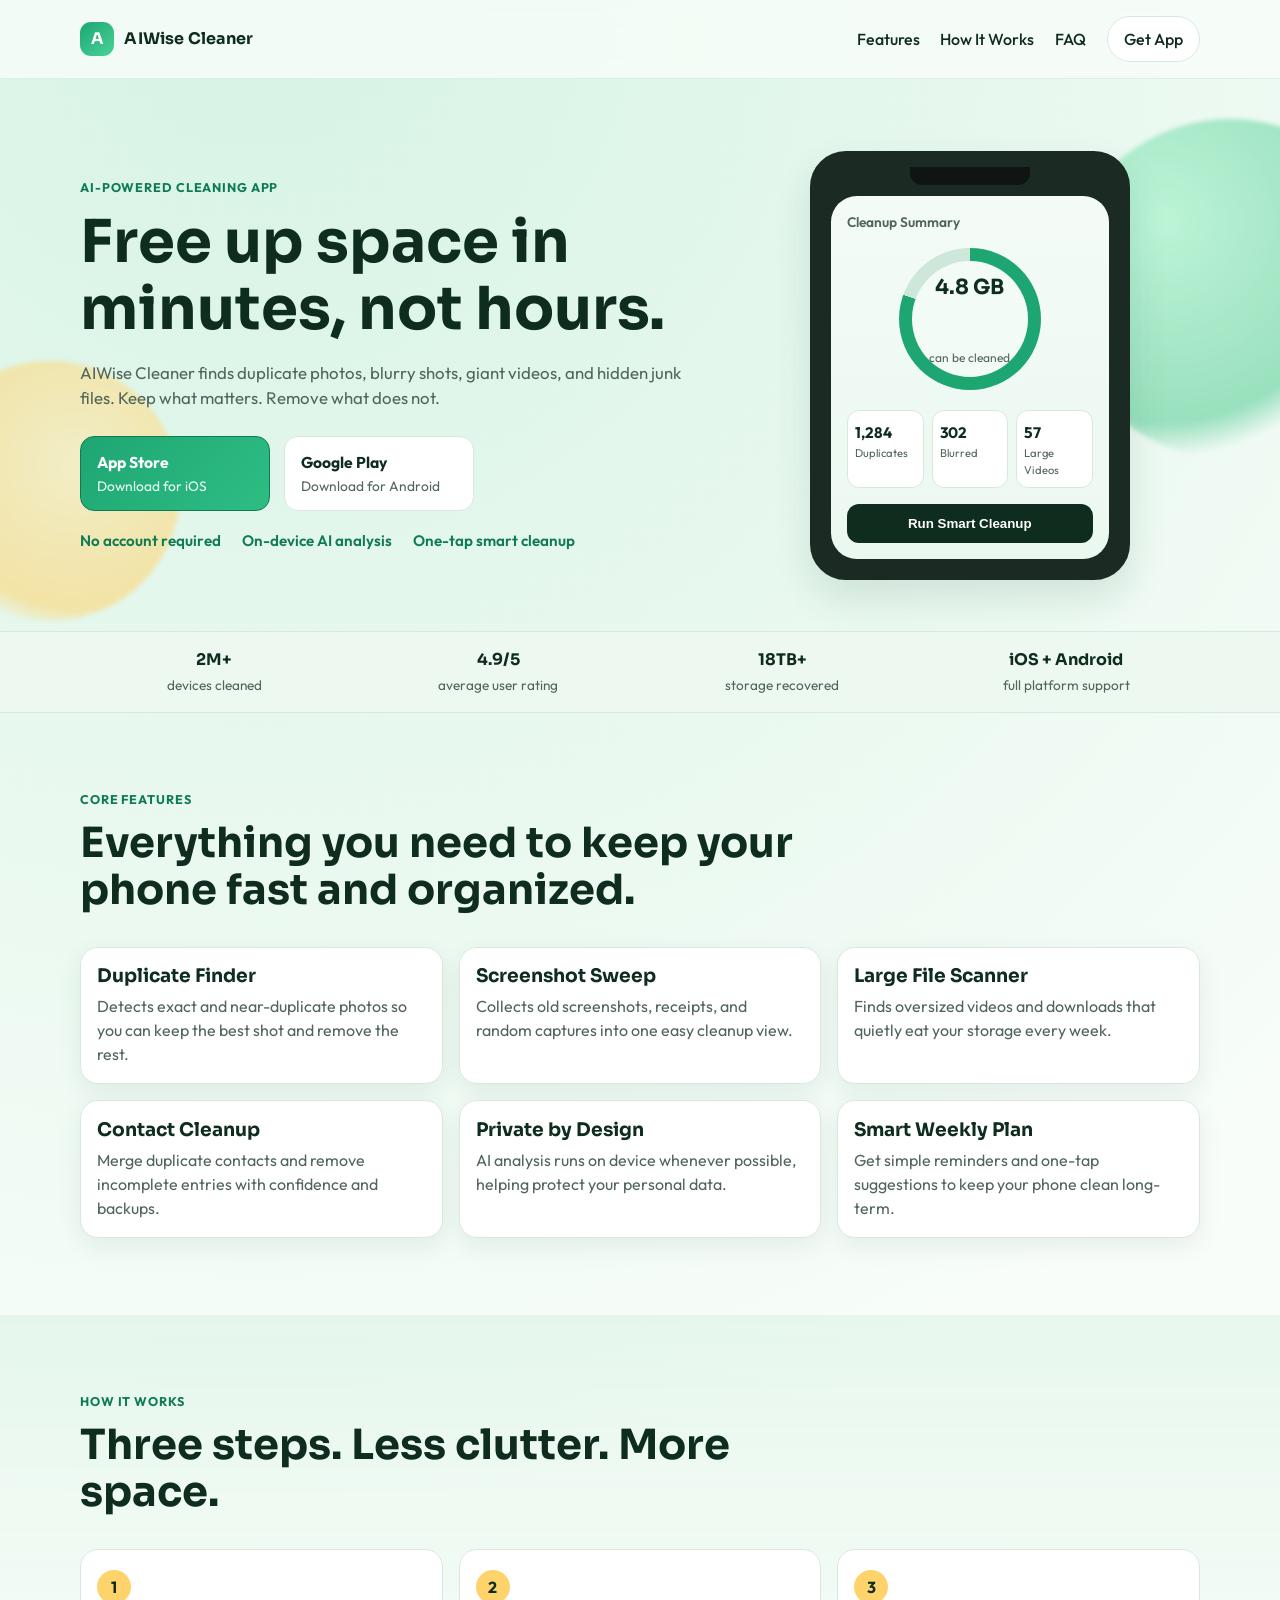
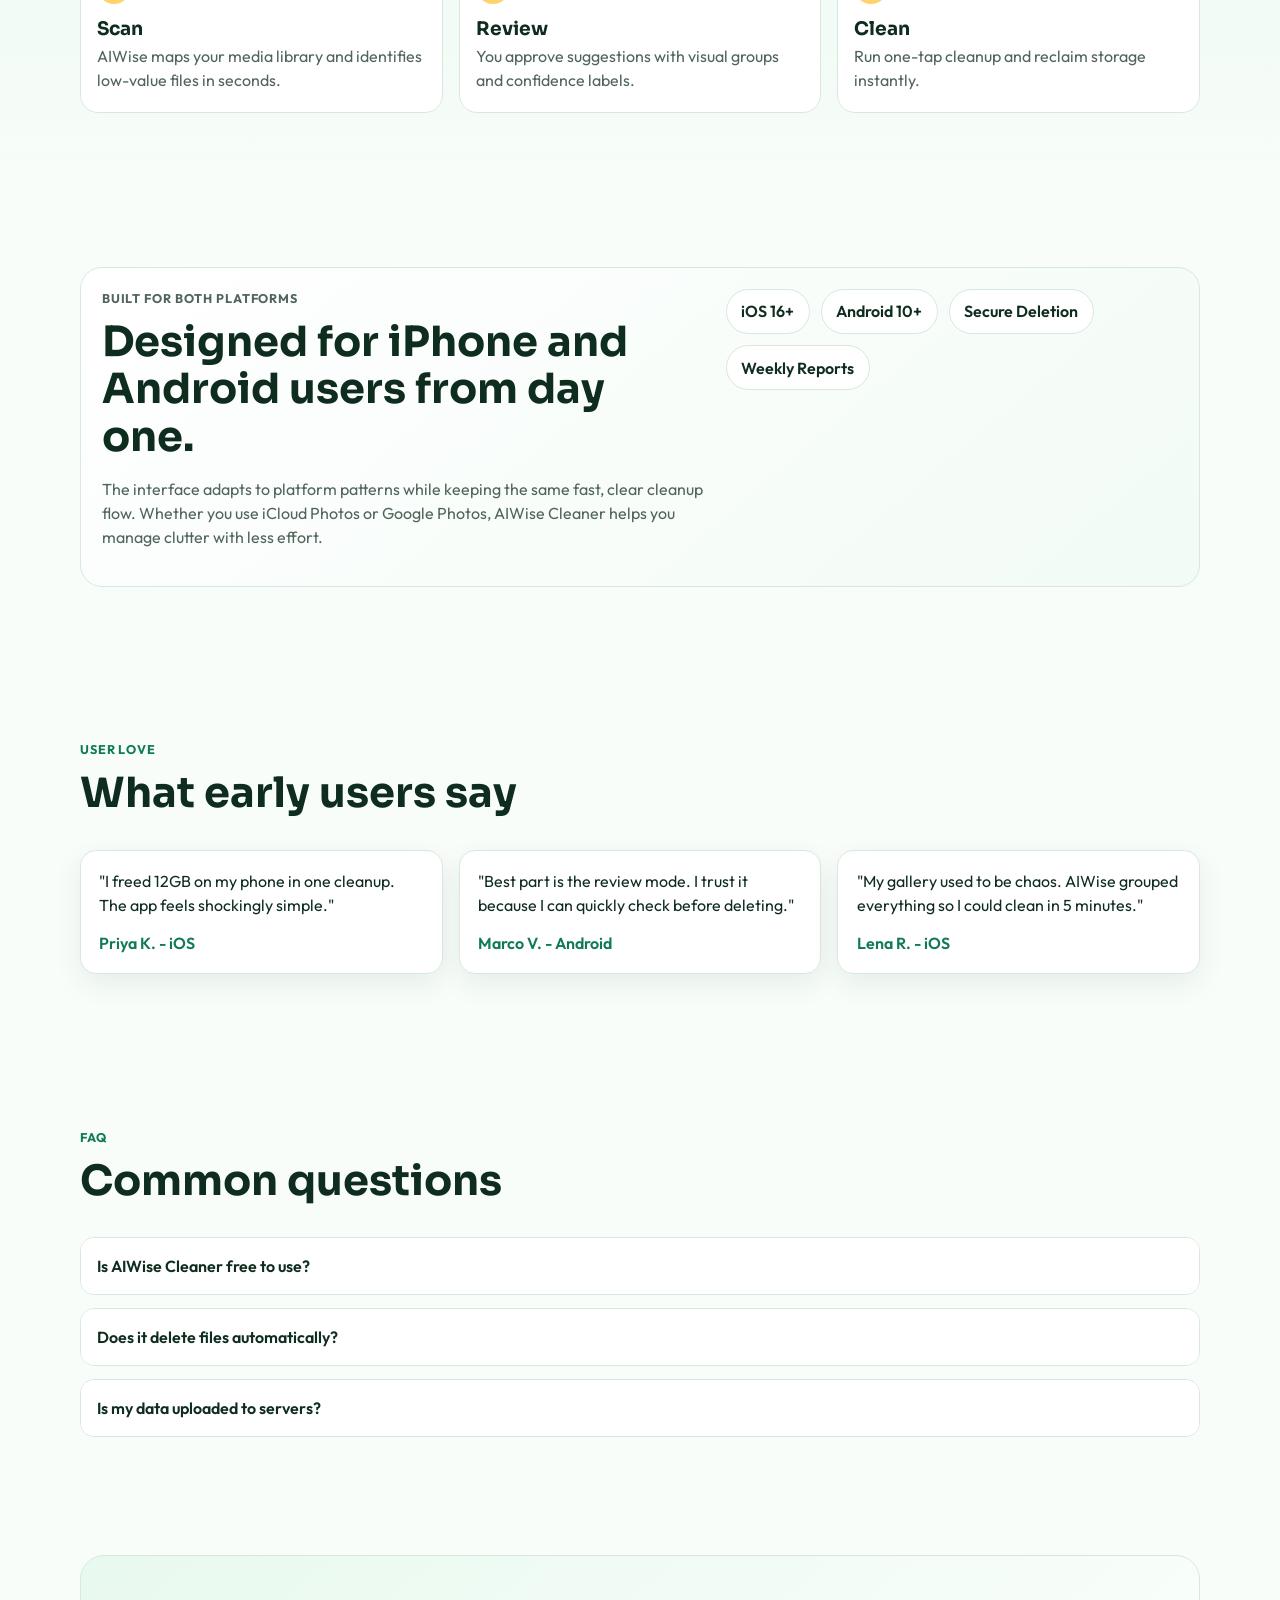
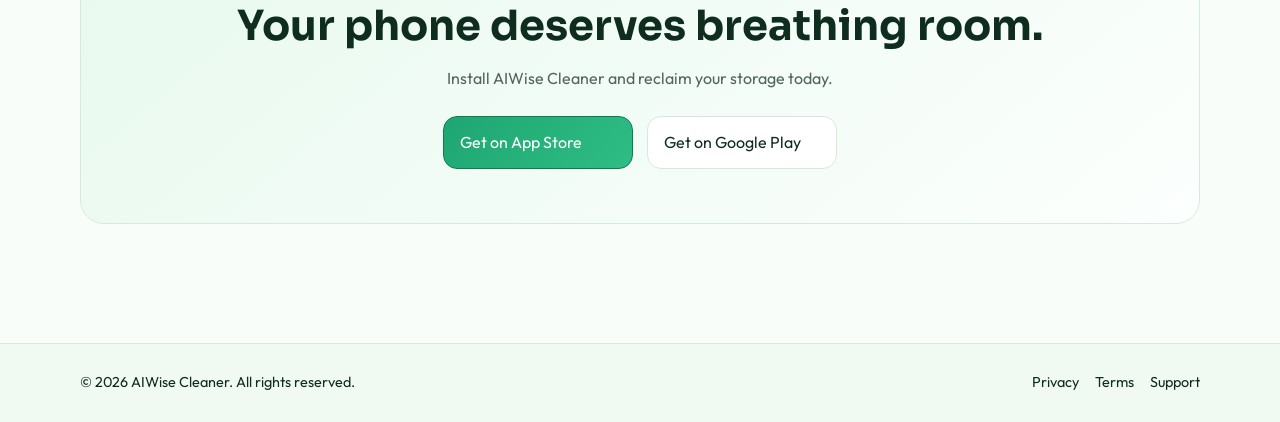
==== index.html @ e2ab0860 "Add files via upload Website content" ====
<!doctype html>
<html lang="en">
  <head>
    <meta charset="UTF-8" />
    <meta name="viewport" content="width=device-width, initial-scale=1.0" />
    <title>AIWise Cleaner | Smart Phone Cleanup for iOS and Android</title>
    <meta
      name="description"
      content="AIWise Cleaner removes duplicates, clears junk, and organizes your gallery with private on-device AI for iOS and Android."
    />
    <meta property="og:title" content="AIWise Cleaner" />
    <meta
      property="og:description"
      content="Smart, private, one-tap cleanup for iOS and Android."
    />
    <meta property="og:type" content="website" />
    <link rel="preconnect" href="https://fonts.googleapis.com" />
    <link rel="preconnect" href="https://fonts.gstatic.com" crossorigin />
    <link
      href="https://fonts.googleapis.com/css2?family=Outfit:wght@300;400;500;600;700;800&family=Sora:wght@500;600;700&display=swap"
      rel="stylesheet"
    />
    <link rel="stylesheet" href="styles.css" />
  </head>
  <body>
    <div class="page-noise"></div>

    <header class="site-header">
      <div class="container nav-wrap">
        <a class="brand" href="#home" aria-label="AIWise Cleaner home">
          <span class="brand-mark">A</span>
          <span class="brand-text">AIWise Cleaner</span>
        </a>

        <button class="menu-toggle" aria-expanded="false" aria-controls="site-nav">
          <span></span>
          <span></span>
          <span></span>
        </button>

        <nav id="site-nav" class="site-nav">
          <a href="#features">Features</a>
          <a href="#how">How It Works</a>
          <a href="#faq">FAQ</a>
          <a class="nav-cta" href="#download">Get App</a>
        </nav>
      </div>
    </header>

    <main id="home">
      <section class="hero">
        <div class="hero-bg-shape hero-bg-shape-1"></div>
        <div class="hero-bg-shape hero-bg-shape-2"></div>

        <div class="container hero-grid">
          <div class="hero-copy reveal">
            <p class="eyebrow">AI-POWERED CLEANING APP</p>
            <h1>Free up space in minutes, not hours.</h1>
            <p class="hero-sub">
              AIWise Cleaner finds duplicate photos, blurry shots, giant videos, and hidden junk files.
              Keep what matters. Remove what does not.
            </p>
            <div class="hero-actions" id="download">
              <a class="store-badge primary" href="#" aria-label="Download AIWise Cleaner on the App Store">
                <strong>App Store</strong>
                <span>Download for iOS</span>
              </a>
              <a class="store-badge" href="#" aria-label="Get AIWise Cleaner on Google Play">
                <strong>Google Play</strong>
                <span>Download for Android</span>
              </a>
            </div>
            <ul class="quick-points">
              <li>No account required</li>
              <li>On-device AI analysis</li>
              <li>One-tap smart cleanup</li>
            </ul>
          </div>

          <div class="hero-panel reveal delay-1">
            <div class="phone-mock">
              <div class="phone-notch"></div>
              <div class="phone-screen">
                <p class="screen-title">Cleanup Summary</p>
                <div class="meter-wrap">
                  <div class="meter-ring">
                    <span>4.8 GB</span>
                    <small>can be cleaned</small>
                  </div>
                </div>
                <div class="screen-stats">
                  <div>
                    <strong>1,284</strong>
                    <span>Duplicates</span>
                  </div>
                  <div>
                    <strong>302</strong>
                    <span>Blurred</span>
                  </div>
                  <div>
                    <strong>57</strong>
                    <span>Large Videos</span>
                  </div>
                </div>
                <button class="screen-button">Run Smart Cleanup</button>
              </div>
            </div>
          </div>
        </div>
      </section>

      <section class="proof strip reveal">
        <div class="container proof-grid">
          <article>
            <strong>2M+</strong>
            <span>devices cleaned</span>
          </article>
          <article>
            <strong>4.9/5</strong>
            <span>average user rating</span>
          </article>
          <article>
            <strong>18TB+</strong>
            <span>storage recovered</span>
          </article>
          <article>
            <strong>iOS + Android</strong>
            <span>full platform support</span>
          </article>
        </div>
      </section>

      <section class="features section" id="features">
        <div class="container">
          <div class="section-head reveal">
            <p class="eyebrow">CORE FEATURES</p>
            <h2>Everything you need to keep your phone fast and organized.</h2>
          </div>

          <div class="feature-grid">
            <article class="feature-card reveal">
              <h3>Duplicate Finder</h3>
              <p>Detects exact and near-duplicate photos so you can keep the best shot and remove the rest.</p>
            </article>
            <article class="feature-card reveal delay-1">
              <h3>Screenshot Sweep</h3>
              <p>Collects old screenshots, receipts, and random captures into one easy cleanup view.</p>
            </article>
            <article class="feature-card reveal delay-2">
              <h3>Large File Scanner</h3>
              <p>Finds oversized videos and downloads that quietly eat your storage every week.</p>
            </article>
            <article class="feature-card reveal">
              <h3>Contact Cleanup</h3>
              <p>Merge duplicate contacts and remove incomplete entries with confidence and backups.</p>
            </article>
            <article class="feature-card reveal delay-1">
              <h3>Private by Design</h3>
              <p>AI analysis runs on device whenever possible, helping protect your personal data.</p>
            </article>
            <article class="feature-card reveal delay-2">
              <h3>Smart Weekly Plan</h3>
              <p>Get simple reminders and one-tap suggestions to keep your phone clean long-term.</p>
            </article>
          </div>
        </div>
      </section>

      <section class="how section" id="how">
        <div class="container">
          <div class="section-head reveal">
            <p class="eyebrow">HOW IT WORKS</p>
            <h2>Three steps. Less clutter. More space.</h2>
          </div>

          <div class="steps">
            <article class="step reveal">
              <span class="step-num">1</span>
              <h3>Scan</h3>
              <p>AIWise maps your media library and identifies low-value files in seconds.</p>
            </article>
            <article class="step reveal delay-1">
              <span class="step-num">2</span>
              <h3>Review</h3>
              <p>You approve suggestions with visual groups and confidence labels.</p>
            </article>
            <article class="step reveal delay-2">
              <span class="step-num">3</span>
              <h3>Clean</h3>
              <p>Run one-tap cleanup and reclaim storage instantly.</p>
            </article>
          </div>
        </div>
      </section>

      <section class="platform section">
        <div class="container platform-wrap reveal">
          <div>
            <p class="eyebrow">BUILT FOR BOTH PLATFORMS</p>
            <h2>Designed for iPhone and Android users from day one.</h2>
            <p>
              The interface adapts to platform patterns while keeping the same fast, clear cleanup flow.
              Whether you use iCloud Photos or Google Photos, AIWise Cleaner helps you manage clutter with less effort.
            </p>
          </div>
          <div class="platform-chips">
            <span>iOS 16+</span>
            <span>Android 10+</span>
            <span>Secure Deletion</span>
            <span>Weekly Reports</span>
          </div>
        </div>
      </section>

      <section class="testimonials section">
        <div class="container">
          <div class="section-head reveal">
            <p class="eyebrow">USER LOVE</p>
            <h2>What early users say</h2>
          </div>

          <div class="quote-grid">
            <blockquote class="quote reveal">
              "I freed 12GB on my phone in one cleanup. The app feels shockingly simple."
              <cite>Priya K. - iOS</cite>
            </blockquote>
            <blockquote class="quote reveal delay-1">
              "Best part is the review mode. I trust it because I can quickly check before deleting."
              <cite>Marco V. - Android</cite>
            </blockquote>
            <blockquote class="quote reveal delay-2">
              "My gallery used to be chaos. AIWise grouped everything so I could clean in 5 minutes."
              <cite>Lena R. - iOS</cite>
            </blockquote>
          </div>
        </div>
      </section>

      <section class="faq section" id="faq">
        <div class="container">
          <div class="section-head reveal">
            <p class="eyebrow">FAQ</p>
            <h2>Common questions</h2>
          </div>

          <div class="faq-list">
            <article class="faq-item reveal">
              <button class="faq-question" aria-expanded="false">
                Is AIWise Cleaner free to use?
              </button>
              <div class="faq-answer">
                <p>
                  Yes. Core cleanup tools are free. Advanced automation and weekly reports can be offered as premium features.
                </p>
              </div>
            </article>

            <article class="faq-item reveal delay-1">
              <button class="faq-question" aria-expanded="false">
                Does it delete files automatically?
              </button>
              <div class="faq-answer">
                <p>
                  No. You always review suggestions first, then confirm what to remove.
                </p>
              </div>
            </article>

            <article class="faq-item reveal delay-2">
              <button class="faq-question" aria-expanded="false">
                Is my data uploaded to servers?
              </button>
              <div class="faq-answer">
                <p>
                  AIWise Cleaner prioritizes on-device analysis and minimal data transfer wherever possible.
                </p>
              </div>
            </article>
          </div>
        </div>
      </section>

      <section class="final-cta section">
        <div class="container cta-wrap reveal">
          <h2>Your phone deserves breathing room.</h2>
          <p>Install AIWise Cleaner and reclaim your storage today.</p>
          <div class="hero-actions">
            <a class="store-badge primary" href="#">Get on App Store</a>
            <a class="store-badge" href="#">Get on Google Play</a>
          </div>
        </div>
      </section>
    </main>

    <footer class="site-footer">
      <div class="container footer-wrap">
        <span>© <span id="year"></span> AIWise Cleaner. All rights reserved.</span>
        <nav>
          <a href="#">Privacy</a>
          <a href="#">Terms</a>
          <a href="#faq">Support</a>
        </nav>
      </div>
    </footer>

    <script src="script.js"></script>
  </body>
</html>
---- styles.css ----
:root {
  --bg: #f8fdf9;
  --bg-soft: #edf8f1;
  --ink: #0f2d1f;
  --muted: #51655b;
  --brand: #1ea672;
  --brand-dark: #0f7b53;
  --accent: #ffd36b;
  --line: #d8e8df;
  --card: #ffffff;
  --shadow: 0 18px 38px rgba(19, 72, 48, 0.12);
}

* {
  box-sizing: border-box;
}

html,
body {
  margin: 0;
  padding: 0;
}

body {
  font-family: "Outfit", -apple-system, BlinkMacSystemFont, "Segoe UI", sans-serif;
  background: radial-gradient(circle at 20% 0%, #d6f3e4 0%, var(--bg) 40%), var(--bg);
  color: var(--ink);
  line-height: 1.5;
}

.page-noise {
  position: fixed;
  inset: 0;
  background-image: linear-gradient(rgba(255, 255, 255, 0.3) 1px, transparent 1px),
    linear-gradient(90deg, rgba(255, 255, 255, 0.3) 1px, transparent 1px);
  background-size: 24px 24px;
  pointer-events: none;
  opacity: 0.28;
  z-index: -2;
}

.container {
  width: min(1120px, 92vw);
  margin: 0 auto;
}

.site-header {
  position: sticky;
  top: 0;
  z-index: 20;
  backdrop-filter: blur(10px);
  background: rgba(248, 253, 249, 0.82);
  border-bottom: 1px solid rgba(30, 166, 114, 0.12);
}

.nav-wrap {
  display: flex;
  align-items: center;
  justify-content: space-between;
  min-height: 78px;
}

.brand {
  display: inline-flex;
  align-items: center;
  gap: 0.65rem;
  color: var(--ink);
  text-decoration: none;
  font-family: "Sora", sans-serif;
}

.brand-mark {
  display: grid;
  place-items: center;
  width: 34px;
  height: 34px;
  border-radius: 11px;
  background: linear-gradient(140deg, var(--brand), #49d297);
  color: #fff;
  font-weight: 700;
}

.brand-text {
  font-weight: 700;
  letter-spacing: 0.01em;
}

.site-nav {
  display: flex;
  align-items: center;
  gap: 1.3rem;
}

.site-nav a {
  color: var(--ink);
  text-decoration: none;
  font-weight: 500;
}

.site-nav .nav-cta {
  padding: 0.65rem 1rem;
  border-radius: 999px;
  border: 1px solid var(--line);
  background: #fff;
}

.menu-toggle {
  display: none;
  width: 44px;
  height: 44px;
  border: 1px solid var(--line);
  border-radius: 12px;
  background: #fff;
  align-items: center;
  justify-content: center;
  gap: 4px;
  flex-direction: column;
}

.menu-toggle span {
  width: 18px;
  height: 2px;
  background: var(--ink);
}

.hero {
  position: relative;
  padding: 4.5rem 0 3.2rem;
  overflow: clip;
}

.hero-bg-shape {
  position: absolute;
  border-radius: 999px;
  filter: blur(2px);
}

.hero-bg-shape-1 {
  width: 340px;
  height: 340px;
  right: -120px;
  top: 40px;
  background: radial-gradient(circle at 30% 30%, #9df0c6 0, #61cf9b 60%, transparent 70%);
  opacity: 0.6;
}

.hero-bg-shape-2 {
  width: 260px;
  height: 260px;
  left: -80px;
  bottom: 10px;
  background: radial-gradient(circle at 60% 40%, #ffe7aa 0, #ffd36b 65%, transparent 76%);
  opacity: 0.55;
}

.hero-grid {
  display: grid;
  gap: 2.3rem;
  grid-template-columns: 1.15fr 0.85fr;
  align-items: center;
}

.eyebrow {
  margin: 0;
  color: var(--brand-dark);
  font-weight: 700;
  letter-spacing: 0.07em;
  font-size: 0.79rem;
}

h1,
h2,
h3 {
  font-family: "Sora", sans-serif;
  line-height: 1.14;
}

h1 {
  margin: 0.75rem 0 1rem;
  font-size: clamp(2rem, 5.2vw, 3.7rem);
}

h2 {
  margin: 0.7rem 0;
  font-size: clamp(1.6rem, 3.6vw, 2.6rem);
}

.hero-sub {
  color: var(--muted);
  max-width: 58ch;
  font-size: 1.05rem;
}

.hero-actions {
  display: flex;
  flex-wrap: wrap;
  gap: 0.85rem;
  margin: 1.6rem 0 1.2rem;
}

.store-badge {
  display: inline-flex;
  flex-direction: column;
  align-items: flex-start;
  gap: 0.1rem;
  text-decoration: none;
  color: var(--ink);
  background: #fff;
  border: 1px solid var(--line);
  border-radius: 14px;
  padding: 0.85rem 1rem;
  min-width: 190px;
  transition: transform 0.25s ease, box-shadow 0.25s ease;
}

.store-badge strong {
  font-size: 0.98rem;
}

.store-badge span {
  font-size: 0.86rem;
  color: var(--muted);
}

.store-badge.primary {
  border-color: var(--brand-dark);
  background: linear-gradient(130deg, var(--brand), #2fbd84);
  color: #fff;
}

.store-badge.primary span {
  color: #e9fff4;
}

.store-badge:hover {
  transform: translateY(-2px);
  box-shadow: var(--shadow);
}

.quick-points {
  display: flex;
  flex-wrap: wrap;
  gap: 0.8rem 1.3rem;
  margin: 0;
  padding: 0;
  list-style: none;
  color: var(--brand-dark);
  font-weight: 600;
  font-size: 0.95rem;
}

.phone-mock {
  margin-inline: auto;
  width: min(320px, 80vw);
  border: 10px solid #1b2a23;
  background: #1b2a23;
  border-radius: 36px;
  box-shadow: var(--shadow);
}

.phone-notch {
  width: 40%;
  height: 18px;
  margin: 0.35rem auto 0;
  border-radius: 0 0 12px 12px;
  background: #0f1512;
}

.phone-screen {
  margin: 0.7rem;
  border-radius: 26px;
  background: linear-gradient(180deg, #f4fbf7 0%, #ebf8f0 100%);
  padding: 1rem;
}

.screen-title {
  margin: 0;
  color: var(--muted);
  font-weight: 600;
  font-size: 0.86rem;
}

.meter-wrap {
  display: grid;
  place-items: center;
  margin: 1rem 0 1.25rem;
}

.meter-ring {
  display: grid;
  place-items: center;
  width: 142px;
  height: 142px;
  border-radius: 50%;
  background: conic-gradient(var(--brand) 0 290deg, #cde8da 290deg 360deg);
  position: relative;
  text-align: center;
}

.meter-ring::before {
  content: "";
  position: absolute;
  inset: 13px;
  border-radius: 50%;
  background: #f3fbf7;
}

.meter-ring span,
.meter-ring small {
  position: relative;
  z-index: 2;
}

.meter-ring span {
  font-family: "Sora", sans-serif;
  font-size: 1.3rem;
  font-weight: 700;
}

.meter-ring small {
  color: var(--muted);
  font-size: 0.75rem;
}

.screen-stats {
  display: grid;
  grid-template-columns: repeat(3, 1fr);
  gap: 0.5rem;
  margin-bottom: 0.95rem;
}

.screen-stats div {
  background: #fff;
  border: 1px solid var(--line);
  border-radius: 12px;
  padding: 0.55rem 0.45rem;
}

.screen-stats strong {
  font-size: 0.95rem;
}

.screen-stats span {
  display: block;
  font-size: 0.7rem;
  color: var(--muted);
}

.screen-button {
  width: 100%;
  border: none;
  border-radius: 12px;
  padding: 0.75rem 0.9rem;
  background: var(--ink);
  color: #fff;
  font-weight: 600;
}

.strip {
  border-top: 1px solid var(--line);
  border-bottom: 1px solid var(--line);
  background: var(--bg-soft);
}

.proof-grid {
  display: grid;
  grid-template-columns: repeat(4, 1fr);
  gap: 1rem;
  padding: 1rem 0;
}

.proof-grid article {
  text-align: center;
}

.proof-grid strong {
  display: block;
  font-family: "Sora", sans-serif;
}

.proof-grid span {
  font-size: 0.85rem;
  color: var(--muted);
}

.section {
  padding: 4.8rem 0;
}

.section-head {
  max-width: 760px;
  margin-bottom: 2rem;
}

.section-head h2 {
  margin-bottom: 0;
}

.feature-grid {
  display: grid;
  grid-template-columns: repeat(3, 1fr);
  gap: 1rem;
}

.feature-card {
  background: var(--card);
  border: 1px solid var(--line);
  border-radius: 18px;
  padding: 1.1rem 1rem;
  box-shadow: 0 8px 24px rgba(30, 70, 49, 0.08);
}

.feature-card h3 {
  margin: 0 0 0.45rem;
}

.feature-card p {
  margin: 0;
  color: var(--muted);
}

.how {
  background: linear-gradient(180deg, rgba(77, 196, 138, 0.09), rgba(255, 255, 255, 0));
}

.steps {
  display: grid;
  grid-template-columns: repeat(3, 1fr);
  gap: 1rem;
}

.step {
  background: #fff;
  border: 1px solid var(--line);
  border-radius: 18px;
  padding: 1.25rem 1rem;
}

.step-num {
  display: inline-grid;
  place-items: center;
  width: 34px;
  height: 34px;
  border-radius: 50%;
  background: var(--accent);
  font-weight: 700;
}

.step h3 {
  margin: 0.9rem 0 0.3rem;
}

.step p {
  margin: 0;
  color: var(--muted);
}

.platform-wrap {
  display: grid;
  grid-template-columns: 1fr 0.75fr;
  gap: 1.3rem;
  padding: 1.3rem;
  border: 1px solid var(--line);
  border-radius: 22px;
  background: linear-gradient(140deg, #ffffff 0%, #f2fbf5 100%);
}

.platform-wrap p {
  color: var(--muted);
}

.platform-chips {
  display: flex;
  flex-wrap: wrap;
  align-content: flex-start;
  gap: 0.7rem;
}

.platform-chips span {
  padding: 0.6rem 0.9rem;
  border-radius: 999px;
  border: 1px solid var(--line);
  background: #fff;
  font-weight: 600;
}

.quote-grid {
  display: grid;
  grid-template-columns: repeat(3, 1fr);
  gap: 1rem;
}

.quote {
  margin: 0;
  padding: 1.15rem;
  border-radius: 16px;
  border: 1px solid var(--line);
  background: #fff;
  box-shadow: 0 10px 28px rgba(20, 50, 34, 0.08);
}

.quote cite {
  display: block;
  margin-top: 0.85rem;
  font-style: normal;
  color: var(--brand-dark);
  font-weight: 600;
}

.faq-list {
  display: grid;
  gap: 0.8rem;
}

.faq-item {
  border: 1px solid var(--line);
  border-radius: 14px;
  background: #fff;
  overflow: hidden;
}

.faq-question {
  width: 100%;
  text-align: left;
  border: none;
  background: #fff;
  padding: 1rem;
  font: inherit;
  font-weight: 600;
  color: var(--ink);
  cursor: pointer;
}

.faq-answer {
  max-height: 0;
  overflow: hidden;
  transition: max-height 0.32s ease;
}

.faq-answer p {
  margin: 0;
  padding: 0 1rem 1rem;
  color: var(--muted);
}

.faq-item.open .faq-answer {
  max-height: 160px;
}

.final-cta {
  padding-top: 2.6rem;
}

.cta-wrap {
  text-align: center;
  border: 1px solid var(--line);
  border-radius: 24px;
  background: linear-gradient(140deg, #e8f9ef, #fcfffd);
  padding: 2.2rem 1rem;
}

.cta-wrap p {
  color: var(--muted);
}

.cta-wrap .hero-actions {
  justify-content: center;
}

.site-footer {
  margin-top: 2.6rem;
  border-top: 1px solid var(--line);
  background: #f0faf3;
}

.footer-wrap {
  min-height: 78px;
  display: flex;
  justify-content: space-between;
  align-items: center;
  gap: 1rem;
  font-size: 0.9rem;
}

.footer-wrap nav {
  display: inline-flex;
  gap: 1rem;
}

.footer-wrap a {
  text-decoration: none;
  color: var(--ink);
}

.reveal {
  opacity: 0;
  transform: translateY(20px);
  transition: opacity 0.6s ease, transform 0.6s ease;
}

.reveal.visible {
  opacity: 1;
  transform: translateY(0);
}

.delay-1 {
  transition-delay: 0.08s;
}

.delay-2 {
  transition-delay: 0.16s;
}

@media (max-width: 960px) {
  .hero-grid,
  .platform-wrap {
    grid-template-columns: 1fr;
  }

  .feature-grid,
  .steps,
  .quote-grid,
  .proof-grid {
    grid-template-columns: repeat(2, 1fr);
  }
}

@media (max-width: 760px) {
  .menu-toggle {
    display: inline-flex;
  }

  .site-nav {
    position: absolute;
    right: 4vw;
    top: 74px;
    width: min(260px, 90vw);
    display: none;
    flex-direction: column;
    align-items: stretch;
    gap: 0.25rem;
    padding: 0.55rem;
    background: #fff;
    border: 1px solid var(--line);
    border-radius: 14px;
    box-shadow: var(--shadow);
  }

  .site-nav.open {
    display: flex;
  }

  .site-nav a {
    padding: 0.65rem 0.75rem;
    border-radius: 10px;
  }

  .site-nav a:hover {
    background: var(--bg-soft);
  }

  .hero {
    padding-top: 3rem;
  }

  .feature-grid,
  .steps,
  .quote-grid,
  .proof-grid {
    grid-template-columns: 1fr;
  }

  .section {
    padding: 3.7rem 0;
  }

  .footer-wrap {
    flex-direction: column;
    justify-content: center;
    text-align: center;
    padding: 0.9rem 0;
  }
}
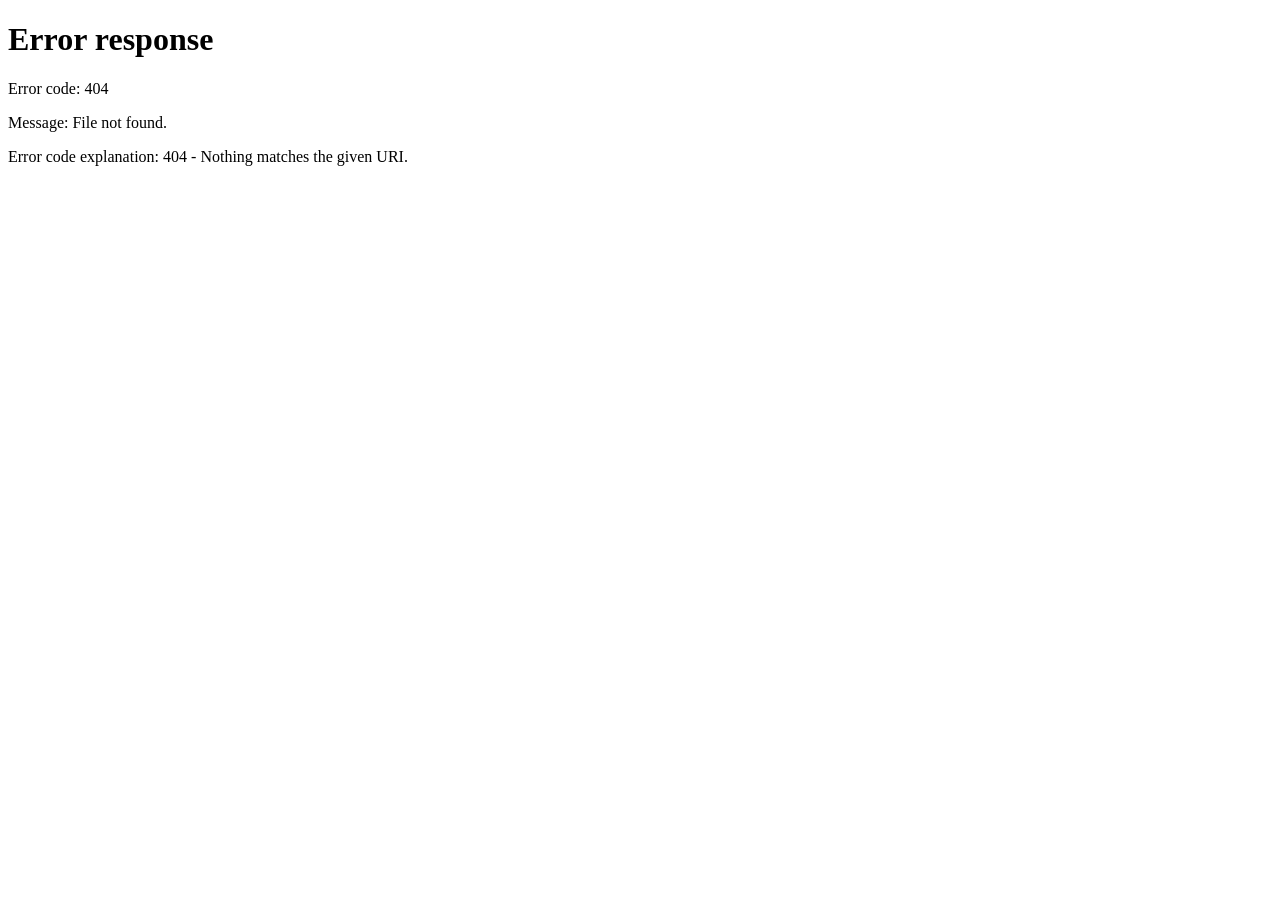
==== commit 15d30dab: "Update index.html" ====
--- a/index.html
+++ b/index.html
@@ -2,307 +2,14 @@
 <html lang="en">
   <head>
     <meta charset="UTF-8" />
+    <meta http-equiv="refresh" content="0; url=/AiWIseCleaner/" />
     <meta name="viewport" content="width=device-width, initial-scale=1.0" />
-    <title>AIWise Cleaner | Smart Phone Cleanup for iOS and Android</title>
-    <meta
-      name="description"
-      content="AIWise Cleaner removes duplicates, clears junk, and organizes your gallery with private on-device AI for iOS and Android."
-    />
-    <meta property="og:title" content="AIWise Cleaner" />
-    <meta
-      property="og:description"
-      content="Smart, private, one-tap cleanup for iOS and Android."
-    />
-    <meta property="og:type" content="website" />
-    <link rel="preconnect" href="https://fonts.googleapis.com" />
-    <link rel="preconnect" href="https://fonts.gstatic.com" crossorigin />
-    <link
-      href="https://fonts.googleapis.com/css2?family=Outfit:wght@300;400;500;600;700;800&family=Sora:wght@500;600;700&display=swap"
-      rel="stylesheet"
-    />
-    <link rel="stylesheet" href="styles.css" />
+    <title>Redirecting to AIWise Cleaner</title>
+    <script>
+      window.location.replace(window.location.origin + '/AiWIseCleaner/');
+    </script>
   </head>
   <body>
-    <div class="page-noise"></div>
-
-    <header class="site-header">
-      <div class="container nav-wrap">
-        <a class="brand" href="#home" aria-label="AIWise Cleaner home">
-          <span class="brand-mark">A</span>
-          <span class="brand-text">AIWise Cleaner</span>
-        </a>
-
-        <button class="menu-toggle" aria-expanded="false" aria-controls="site-nav">
-          <span></span>
-          <span></span>
-          <span></span>
-        </button>
-
-        <nav id="site-nav" class="site-nav">
-          <a href="#features">Features</a>
-          <a href="#how">How It Works</a>
-          <a href="#faq">FAQ</a>
-          <a class="nav-cta" href="#download">Get App</a>
-        </nav>
-      </div>
-    </header>
-
-    <main id="home">
-      <section class="hero">
-        <div class="hero-bg-shape hero-bg-shape-1"></div>
-        <div class="hero-bg-shape hero-bg-shape-2"></div>
-
-        <div class="container hero-grid">
-          <div class="hero-copy reveal">
-            <p class="eyebrow">AI-POWERED CLEANING APP</p>
-            <h1>Free up space in minutes, not hours.</h1>
-            <p class="hero-sub">
-              AIWise Cleaner finds duplicate photos, blurry shots, giant videos, and hidden junk files.
-              Keep what matters. Remove what does not.
-            </p>
-            <div class="hero-actions" id="download">
-              <a class="store-badge primary" href="#" aria-label="Download AIWise Cleaner on the App Store">
-                <strong>App Store</strong>
-                <span>Download for iOS</span>
-              </a>
-              <a class="store-badge" href="#" aria-label="Get AIWise Cleaner on Google Play">
-                <strong>Google Play</strong>
-                <span>Download for Android</span>
-              </a>
-            </div>
-            <ul class="quick-points">
-              <li>No account required</li>
-              <li>On-device AI analysis</li>
-              <li>One-tap smart cleanup</li>
-            </ul>
-          </div>
-
-          <div class="hero-panel reveal delay-1">
-            <div class="phone-mock">
-              <div class="phone-notch"></div>
-              <div class="phone-screen">
-                <p class="screen-title">Cleanup Summary</p>
-                <div class="meter-wrap">
-                  <div class="meter-ring">
-                    <span>4.8 GB</span>
-                    <small>can be cleaned</small>
-                  </div>
-                </div>
-                <div class="screen-stats">
-                  <div>
-                    <strong>1,284</strong>
-                    <span>Duplicates</span>
-                  </div>
-                  <div>
-                    <strong>302</strong>
-                    <span>Blurred</span>
-                  </div>
-                  <div>
-                    <strong>57</strong>
-                    <span>Large Videos</span>
-                  </div>
-                </div>
-                <button class="screen-button">Run Smart Cleanup</button>
-              </div>
-            </div>
-          </div>
-        </div>
-      </section>
-
-      <section class="proof strip reveal">
-        <div class="container proof-grid">
-          <article>
-            <strong>2M+</strong>
-            <span>devices cleaned</span>
-          </article>
-          <article>
-            <strong>4.9/5</strong>
-            <span>average user rating</span>
-          </article>
-          <article>
-            <strong>18TB+</strong>
-            <span>storage recovered</span>
-          </article>
-          <article>
-            <strong>iOS + Android</strong>
-            <span>full platform support</span>
-          </article>
-        </div>
-      </section>
-
-      <section class="features section" id="features">
-        <div class="container">
-          <div class="section-head reveal">
-            <p class="eyebrow">CORE FEATURES</p>
-            <h2>Everything you need to keep your phone fast and organized.</h2>
-          </div>
-
-          <div class="feature-grid">
-            <article class="feature-card reveal">
-              <h3>Duplicate Finder</h3>
-              <p>Detects exact and near-duplicate photos so you can keep the best shot and remove the rest.</p>
-            </article>
-            <article class="feature-card reveal delay-1">
-              <h3>Screenshot Sweep</h3>
-              <p>Collects old screenshots, receipts, and random captures into one easy cleanup view.</p>
-            </article>
-            <article class="feature-card reveal delay-2">
-              <h3>Large File Scanner</h3>
-              <p>Finds oversized videos and downloads that quietly eat your storage every week.</p>
-            </article>
-            <article class="feature-card reveal">
-              <h3>Contact Cleanup</h3>
-              <p>Merge duplicate contacts and remove incomplete entries with confidence and backups.</p>
-            </article>
-            <article class="feature-card reveal delay-1">
-              <h3>Private by Design</h3>
-              <p>AI analysis runs on device whenever possible, helping protect your personal data.</p>
-            </article>
-            <article class="feature-card reveal delay-2">
-              <h3>Smart Weekly Plan</h3>
-              <p>Get simple reminders and one-tap suggestions to keep your phone clean long-term.</p>
-            </article>
-          </div>
-        </div>
-      </section>
-
-      <section class="how section" id="how">
-        <div class="container">
-          <div class="section-head reveal">
-            <p class="eyebrow">HOW IT WORKS</p>
-            <h2>Three steps. Less clutter. More space.</h2>
-          </div>
-
-          <div class="steps">
-            <article class="step reveal">
-              <span class="step-num">1</span>
-              <h3>Scan</h3>
-              <p>AIWise maps your media library and identifies low-value files in seconds.</p>
-            </article>
-            <article class="step reveal delay-1">
-              <span class="step-num">2</span>
-              <h3>Review</h3>
-              <p>You approve suggestions with visual groups and confidence labels.</p>
-            </article>
-            <article class="step reveal delay-2">
-              <span class="step-num">3</span>
-              <h3>Clean</h3>
-              <p>Run one-tap cleanup and reclaim storage instantly.</p>
-            </article>
-          </div>
-        </div>
-      </section>
-
-      <section class="platform section">
-        <div class="container platform-wrap reveal">
-          <div>
-            <p class="eyebrow">BUILT FOR BOTH PLATFORMS</p>
-            <h2>Designed for iPhone and Android users from day one.</h2>
-            <p>
-              The interface adapts to platform patterns while keeping the same fast, clear cleanup flow.
-              Whether you use iCloud Photos or Google Photos, AIWise Cleaner helps you manage clutter with less effort.
-            </p>
-          </div>
-          <div class="platform-chips">
-            <span>iOS 16+</span>
-            <span>Android 10+</span>
-            <span>Secure Deletion</span>
-            <span>Weekly Reports</span>
-          </div>
-        </div>
-      </section>
-
-      <section class="testimonials section">
-        <div class="container">
-          <div class="section-head reveal">
-            <p class="eyebrow">USER LOVE</p>
-            <h2>What early users say</h2>
-          </div>
-
-          <div class="quote-grid">
-            <blockquote class="quote reveal">
-              "I freed 12GB on my phone in one cleanup. The app feels shockingly simple."
-              <cite>Priya K. - iOS</cite>
-            </blockquote>
-            <blockquote class="quote reveal delay-1">
-              "Best part is the review mode. I trust it because I can quickly check before deleting."
-              <cite>Marco V. - Android</cite>
-            </blockquote>
-            <blockquote class="quote reveal delay-2">
-              "My gallery used to be chaos. AIWise grouped everything so I could clean in 5 minutes."
-              <cite>Lena R. - iOS</cite>
-            </blockquote>
-          </div>
-        </div>
-      </section>
-
-      <section class="faq section" id="faq">
-        <div class="container">
-          <div class="section-head reveal">
-            <p class="eyebrow">FAQ</p>
-            <h2>Common questions</h2>
-          </div>
-
-          <div class="faq-list">
-            <article class="faq-item reveal">
-              <button class="faq-question" aria-expanded="false">
-                Is AIWise Cleaner free to use?
-              </button>
-              <div class="faq-answer">
-                <p>
-                  Yes. Core cleanup tools are free. Advanced automation and weekly reports can be offered as premium features.
-                </p>
-              </div>
-            </article>
-
-            <article class="faq-item reveal delay-1">
-              <button class="faq-question" aria-expanded="false">
-                Does it delete files automatically?
-              </button>
-              <div class="faq-answer">
-                <p>
-                  No. You always review suggestions first, then confirm what to remove.
-                </p>
-              </div>
-            </article>
-
-            <article class="faq-item reveal delay-2">
-              <button class="faq-question" aria-expanded="false">
-                Is my data uploaded to servers?
-              </button>
-              <div class="faq-answer">
-                <p>
-                  AIWise Cleaner prioritizes on-device analysis and minimal data transfer wherever possible.
-                </p>
-              </div>
-            </article>
-          </div>
-        </div>
-      </section>
-
-      <section class="final-cta section">
-        <div class="container cta-wrap reveal">
-          <h2>Your phone deserves breathing room.</h2>
-          <p>Install AIWise Cleaner and reclaim your storage today.</p>
-          <div class="hero-actions">
-            <a class="store-badge primary" href="#">Get on App Store</a>
-            <a class="store-badge" href="#">Get on Google Play</a>
-          </div>
-        </div>
-      </section>
-    </main>
-
-    <footer class="site-footer">
-      <div class="container footer-wrap">
-        <span>© <span id="year"></span> AIWise Cleaner. All rights reserved.</span>
-        <nav>
-          <a href="#">Privacy</a>
-          <a href="#">Terms</a>
-          <a href="#faq">Support</a>
-        </nav>
-      </div>
-    </footer>
-
-    <script src="script.js"></script>
+    <p>Redirecting to <a href="/AiWIseCleaner/">AIWise Cleaner</a>...</p>
   </body>
 </html>
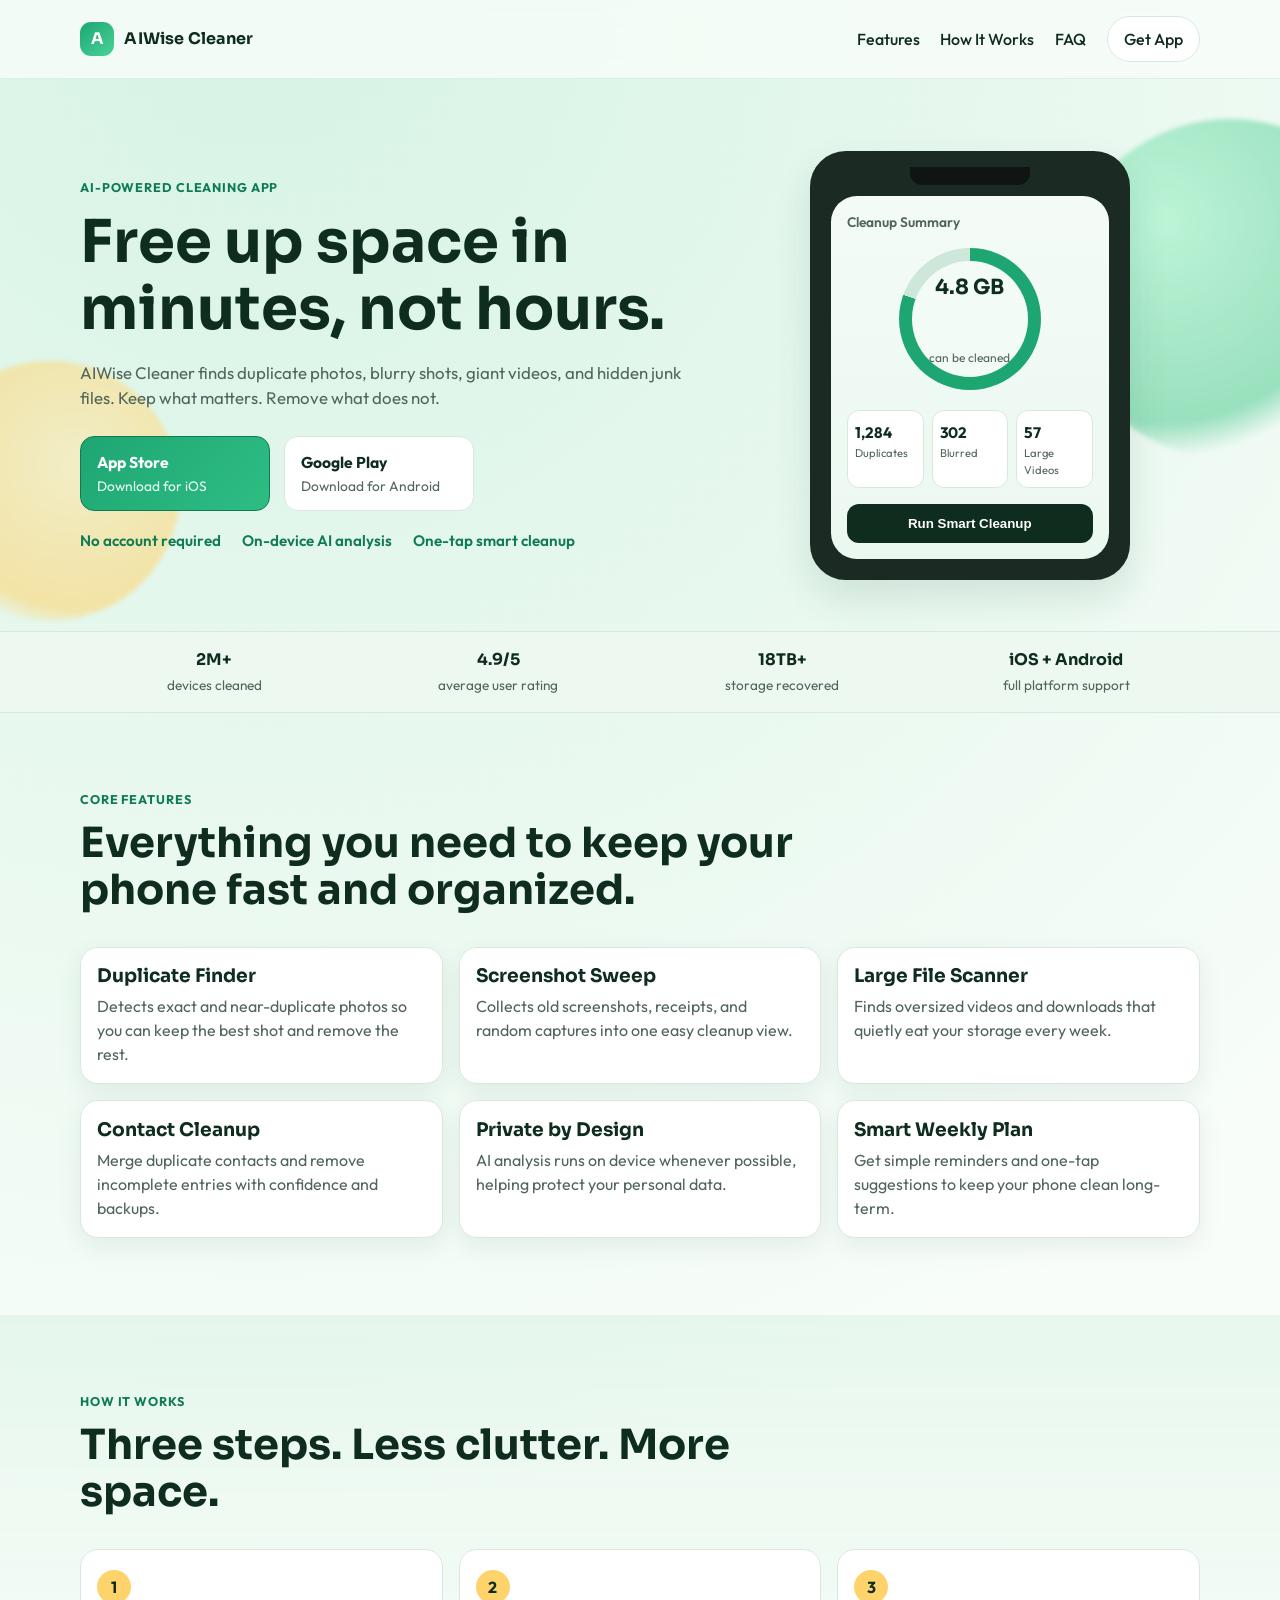
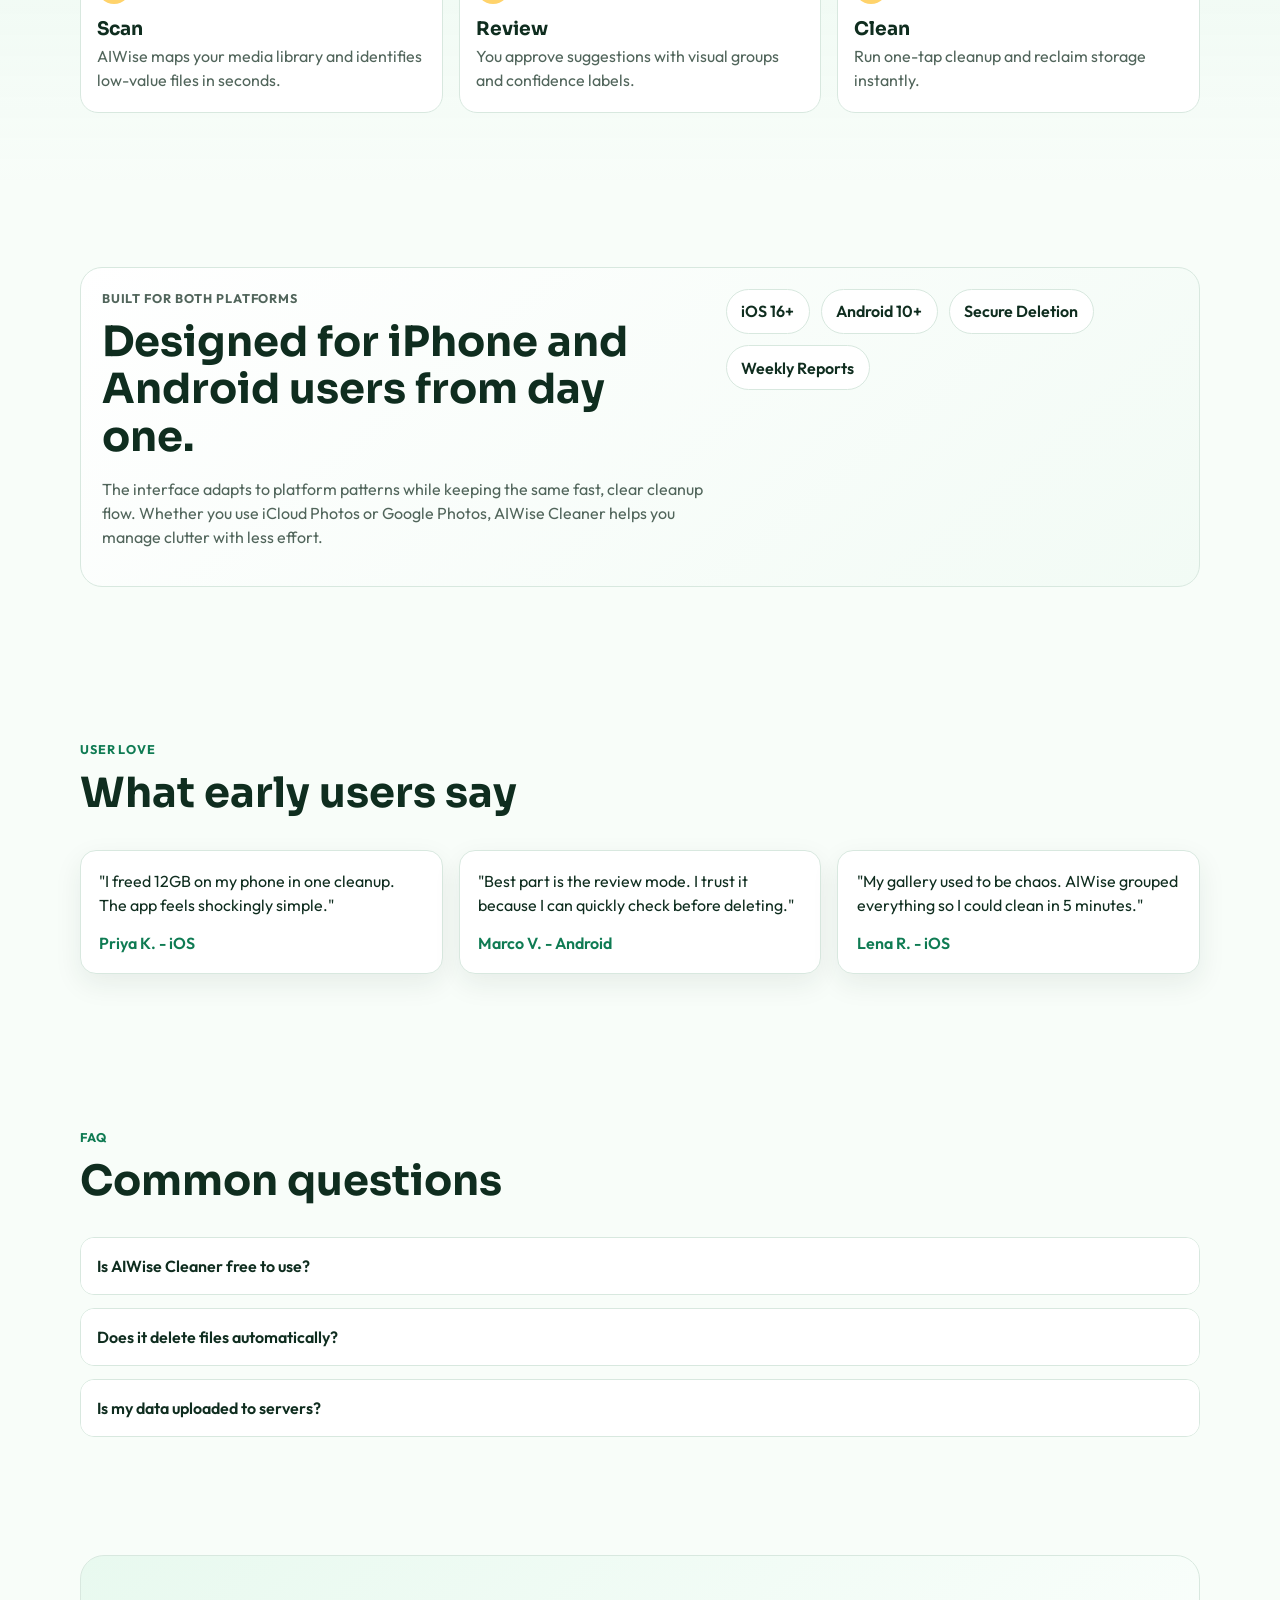
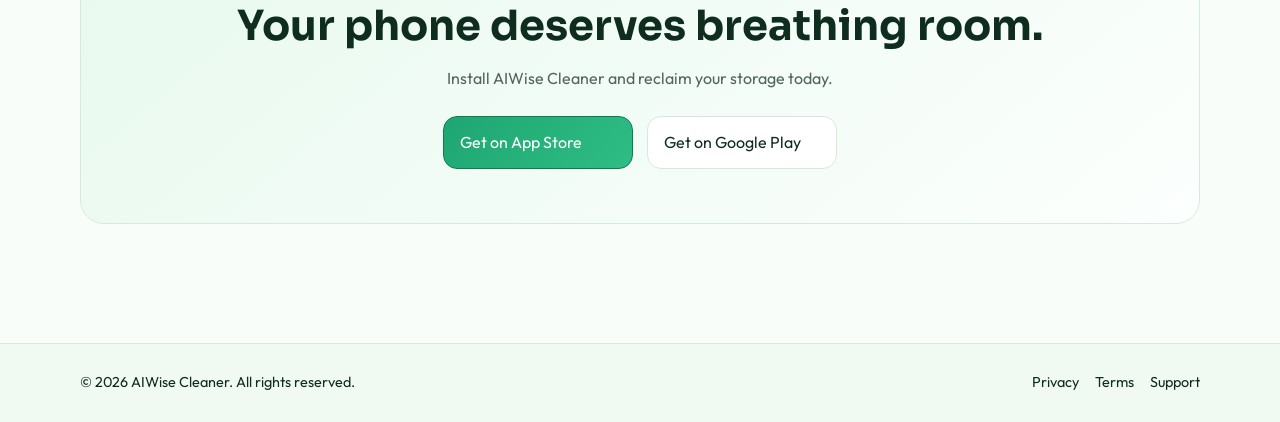
==== commit 92a14b89: "Update index.html" ====
--- a/index.html
+++ b/index.html
@@ -2,11 +2,11 @@
 <html lang="en">
   <head>
     <meta charset="UTF-8" />
-    <meta http-equiv="refresh" content="0; url=/AiWIseCleaner/" />
+    <meta http-equiv="refresh" content="0; url=/AIWiseCleaner/" />
     <meta name="viewport" content="width=device-width, initial-scale=1.0" />
     <title>Redirecting to AIWise Cleaner</title>
     <script>
-      window.location.replace(window.location.origin + '/AiWIseCleaner/');
+      window.location.replace(window.location.origin + '/AIWiseCleaner/');
     </script>
   </head>
   <body>
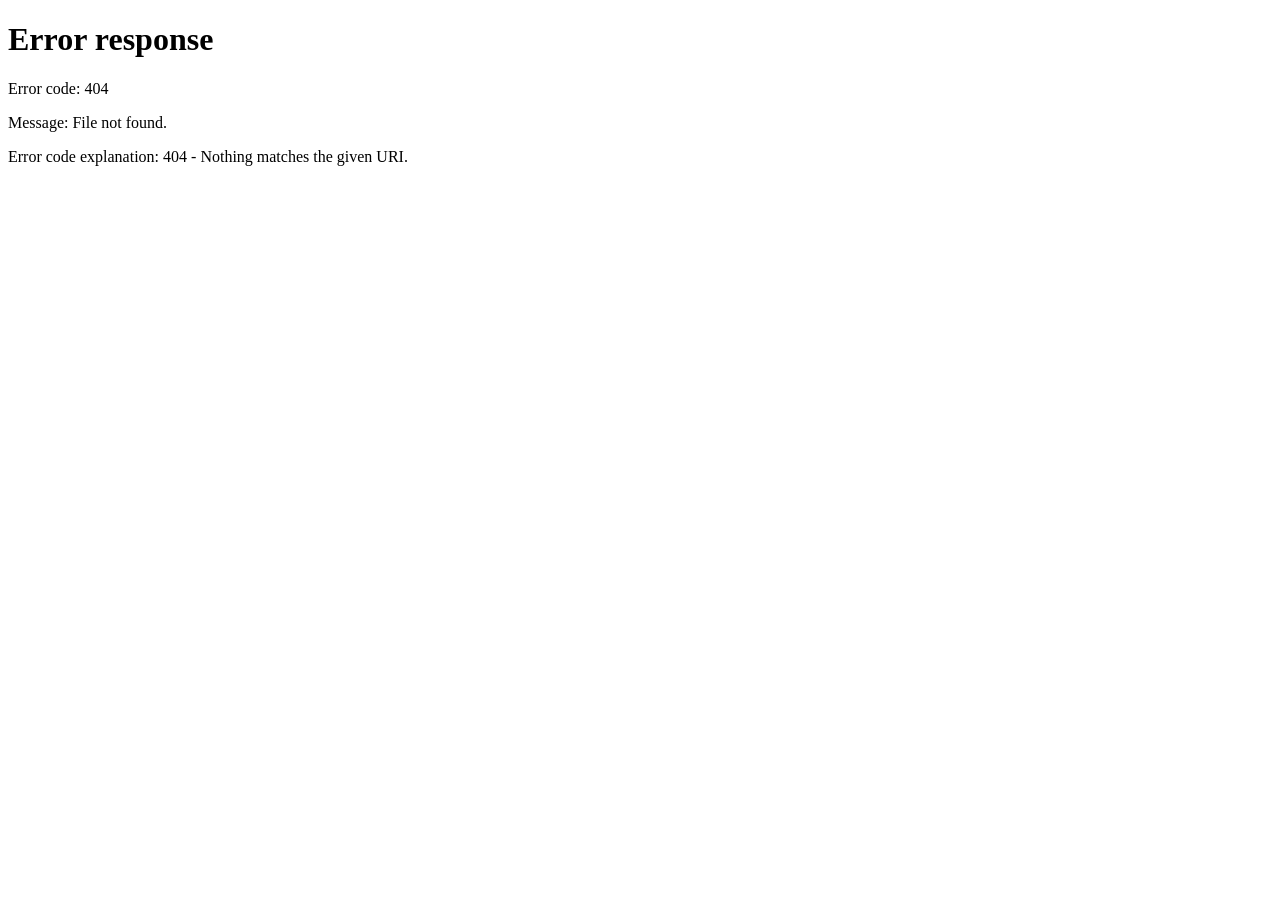
==== commit cc6032a3: "Update index.html" ====
--- a/index.html
+++ b/index.html
@@ -2,11 +2,11 @@
 <html lang="en">
   <head>
     <meta charset="UTF-8" />
-    <meta http-equiv="refresh" content="0; url=/AIWiseCleaner/" />
+    <meta http-equiv="refresh" content="0; url=/AiWIseCleaner/" />
     <meta name="viewport" content="width=device-width, initial-scale=1.0" />
     <title>Redirecting to AIWise Cleaner</title>
     <script>
-      window.location.replace(window.location.origin + '/AIWiseCleaner/');
+      window.location.replace(window.location.origin + '/AiWIseCleaner/');
     </script>
   </head>
   <body>
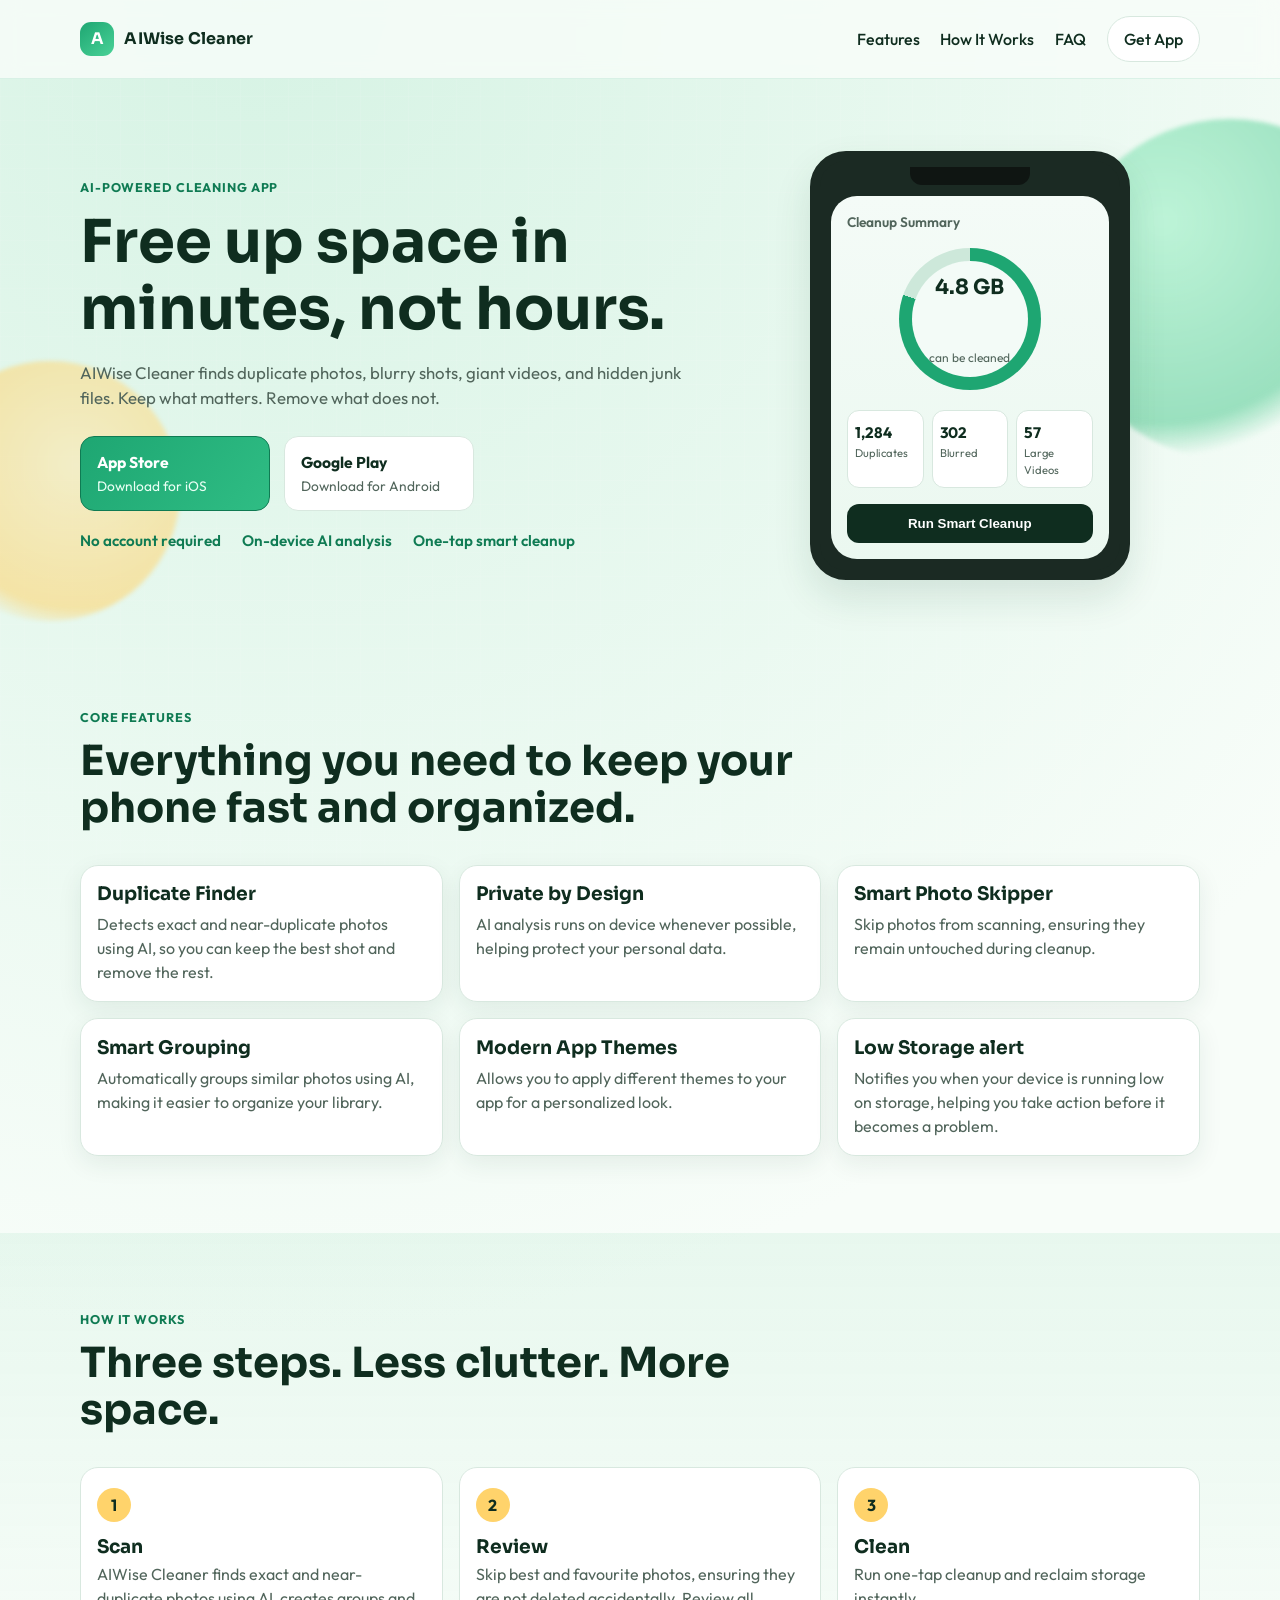
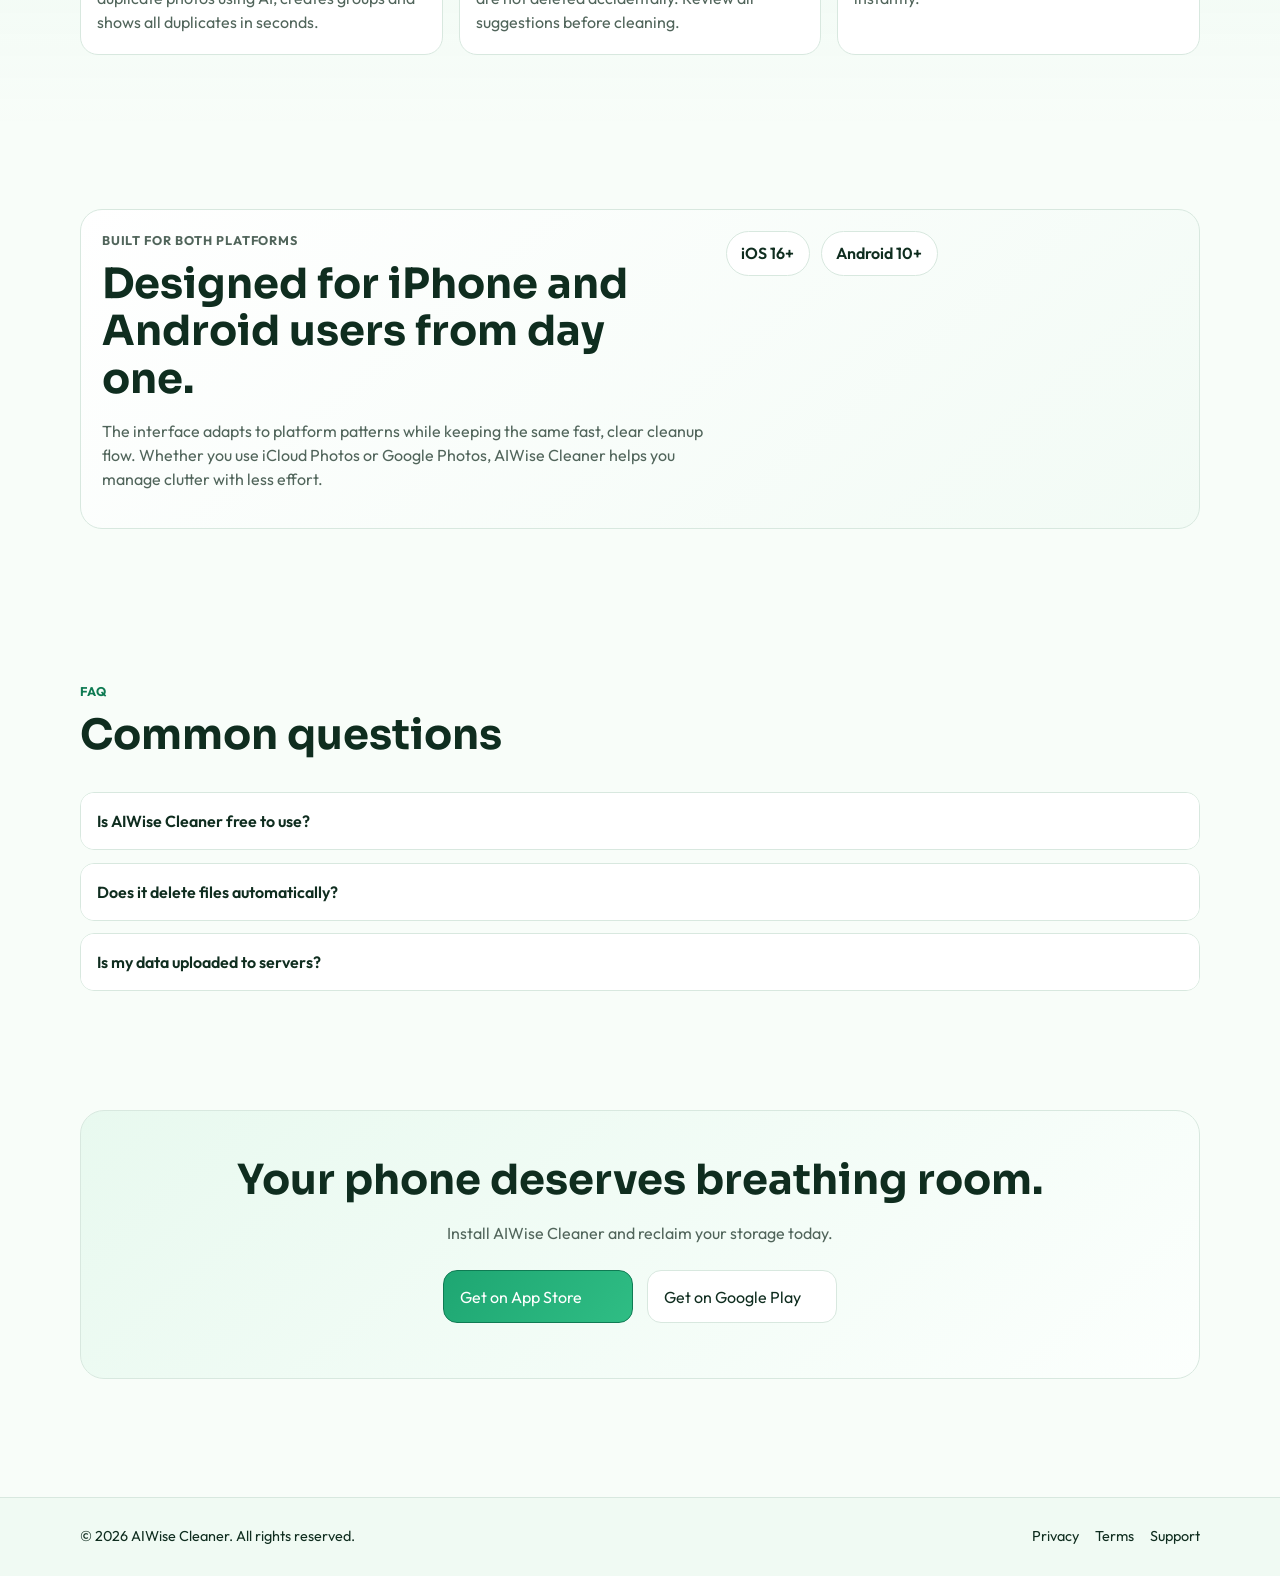
==== commit b96f054a: "Update index.html" ====
--- a/index.html
+++ b/index.html
@@ -2,14 +2,14 @@
 <html lang="en">
   <head>
     <meta charset="UTF-8" />
-    <meta http-equiv="refresh" content="0; url=/AiWIseCleaner/" />
+    <meta http-equiv="refresh" content="0; url=/AIWiseCleaner/" />
     <meta name="viewport" content="width=device-width, initial-scale=1.0" />
     <title>Redirecting to AIWise Cleaner</title>
     <script>
-      window.location.replace(window.location.origin + '/AiWIseCleaner/');
+      window.location.replace(window.location.origin + '/AIWiseCleaner/');
     </script>
   </head>
   <body>
-    <p>Redirecting to <a href="/AiWIseCleaner/">AIWise Cleaner</a>...</p>
+    <p>Redirecting to <a href="/AIWiseCleaner/">AIWise Cleaner</a>...</p>
   </body>
 </html>
